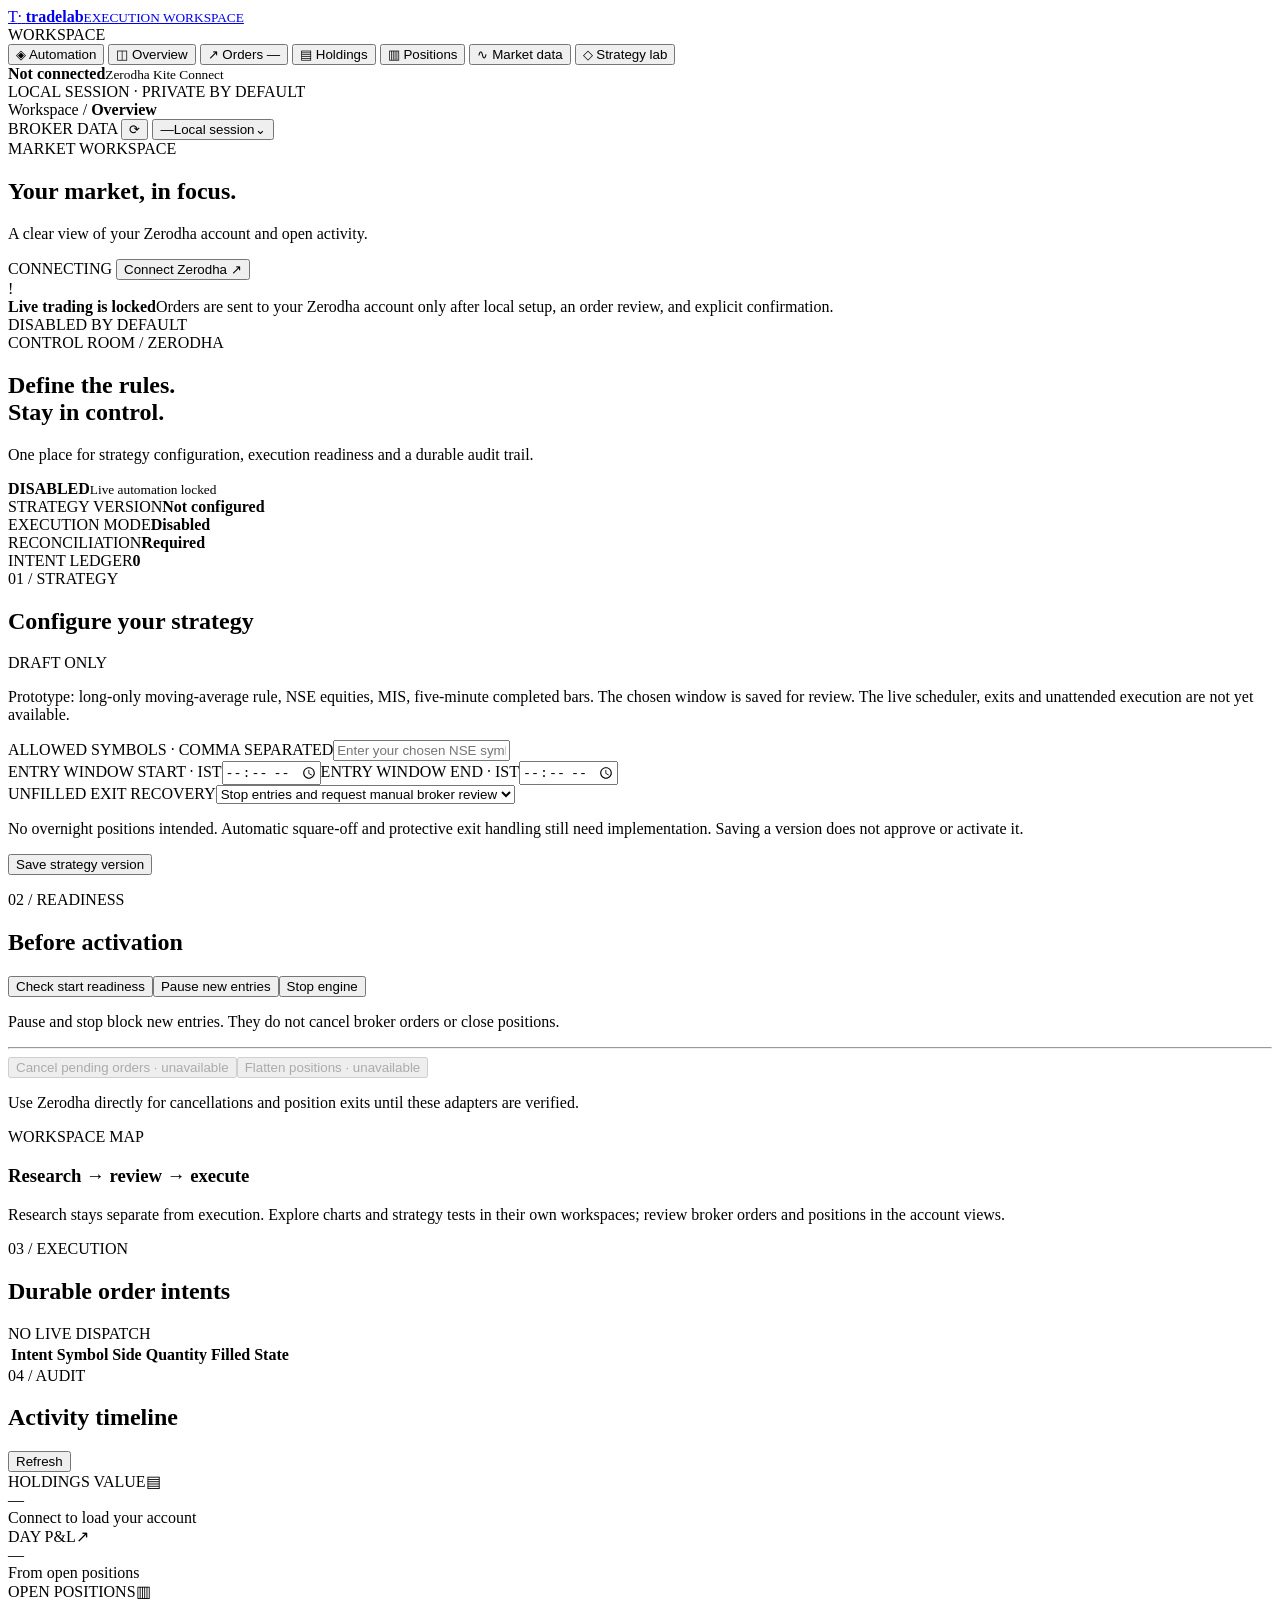
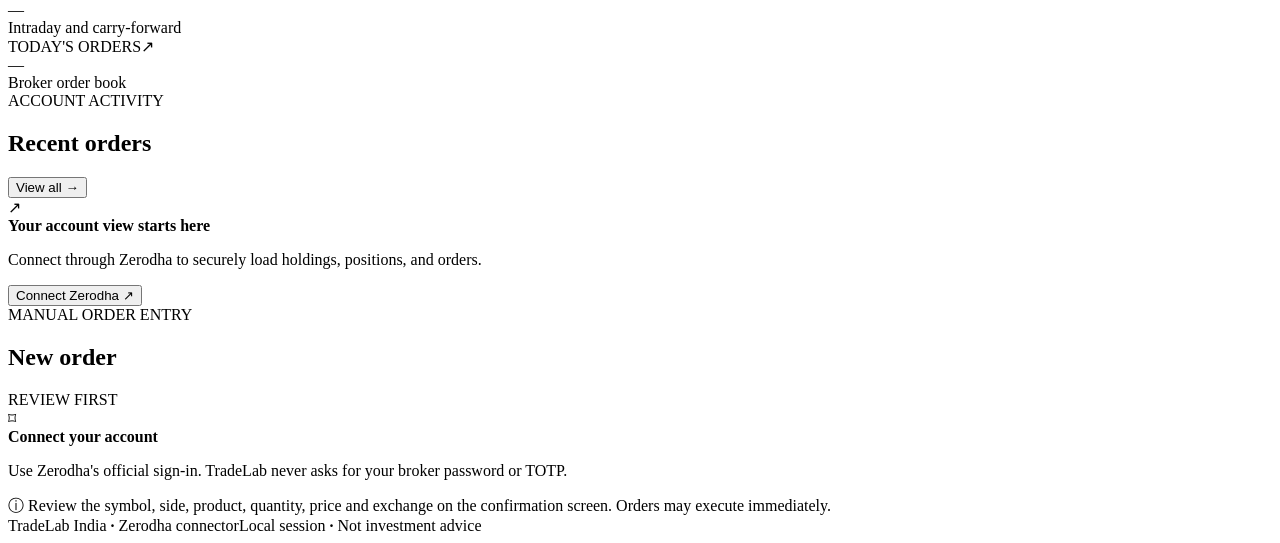
==== web/index.html @ 18e6542f "Add automation control room and durable mock execution coordinator" ====
<!doctype html>
<html lang="en">
<head>
  <meta charset="utf-8">
  <meta name="viewport" content="width=device-width, initial-scale=1">
  <meta name="csrf-token" content="__CSRF_TOKEN__">
  <meta name="theme-color" content="#10130f">
  <title>TradeLab — Automation control room</title>
  <link rel="stylesheet" href="/styles.css">
  <script src="/app.js" defer></script>
  <script src="/market.js" defer></script>
  <script src="/automation.js" defer></script>
</head>
<body>
  <div class="app-shell">
    <aside class="sidebar">
      <a class="brand" href="/" aria-label="TradeLab India home">
        <span class="brand-mark">T<span>·</span></span>
        <span><strong>tradelab</strong><small>EXECUTION WORKSPACE</small></span>
      </a>
      <div class="side-label">WORKSPACE</div>
      <nav class="side-nav" aria-label="Main navigation">
        <button class="nav-item active" data-view="automation"><span class="nav-icon">◈</span> Automation</button>
        <button class="nav-item" data-view="overview"><span class="nav-icon">◫</span> Overview</button>
        <button class="nav-item" data-view="orders"><span class="nav-icon">↗</span> Orders <span class="nav-count" id="order-count">—</span></button>
        <button class="nav-item" data-view="holdings"><span class="nav-icon">▤</span> Holdings</button>
        <button class="nav-item" data-view="positions"><span class="nav-icon">▥</span> Positions</button>
        <button class="nav-item" data-view="market"><span class="nav-icon">∿</span> Market data</button>
        <button class="nav-item" data-view="research"><span class="nav-icon">◇</span> Strategy lab</button>
      </nav>
      <div class="sidebar-bottom">
        <div class="connection-card">
          <span class="connection-dot" id="side-dot"></span>
          <div><strong id="side-connection">Not connected</strong><small>Zerodha Kite Connect</small></div>
        </div>
        <div class="side-footer">LOCAL SESSION <span>·</span> PRIVATE BY DEFAULT</div>
      </div>
    </aside>

    <main class="main-content">
      <header class="topbar">
        <div class="crumb">Workspace <span>/</span> <strong id="crumb-view">Overview</strong></div>
        <div class="top-actions">
          <span class="live-indicator"><i></i> BROKER DATA</span>
          <button class="icon-button" id="refresh-button" title="Refresh data" aria-label="Refresh data">⟳</button>
          <button class="account-button" id="account-button"><span class="avatar" id="avatar">—</span><span id="account-name">Local session</span><span class="chevron">⌄</span></button>
        </div>
      </header>

      <div class="content-wrap">
        <section class="page-heading">
          <div><div class="eyebrow" id="today-label">MARKET WORKSPACE</div><h1 id="page-title">Your market, in focus.</h1><p id="page-subtitle">A clear view of your Zerodha account and open activity.</p></div>
          <div class="heading-actions">
            <span class="mode-pill" id="mode-pill"><i></i> CONNECTING</span>
            <button class="button button-dark" id="connect-button">Connect Zerodha <span>↗</span></button>
          </div>
        </section>

        <div class="notice" id="notice" role="status" hidden></div>
        <div class="risk-banner" id="risk-banner"><span class="risk-icon">!</span><div><strong>Live trading is locked</strong><span>Orders are sent to your Zerodha account only after local setup, an order review, and explicit confirmation.</span></div><span class="lock-tag">DISABLED BY DEFAULT</span></div>

        <section id="automation-workspace">
<div class="auto-hero"><div><span class="eyebrow">CONTROL ROOM / ZERODHA</span><h2>Define the rules.<br>Stay in control.</h2><p>One place for strategy configuration, execution readiness and a durable audit trail.</p></div><div class="engine-badge"><span class="pulse-ring"></span><strong id="engine-state">DISABLED</strong><small>Live automation locked</small></div></div>
<div class="auto-metrics"><article><span>STRATEGY VERSION</span><strong id="auto-version">Not configured</strong></article><article><span>EXECUTION MODE</span><strong>Disabled</strong></article><article><span>RECONCILIATION</span><strong id="auto-reconciled">Required</strong></article><article><span>INTENT LEDGER</span><strong id="auto-count">0</strong></article></div>
<div class="automation-grid"><section class="panel"><div class="panel-heading"><div><div class="eyebrow">01 / STRATEGY</div><h2>Configure your strategy</h2></div><span class="manual-tag">DRAFT ONLY</span></div>
<form id="auto-config" class="market-form"><p class="market-status">Prototype: long-only moving-average rule, NSE equities, MIS, five-minute completed bars. The chosen window is saved for review. The live scheduler, exits and unattended execution are not yet available.</p>
<label class="field"><span>ALLOWED SYMBOLS · COMMA SEPARATED</span><input name="symbols" placeholder="Enter your chosen NSE symbols" required></label>
<div class="research-grid" id="auto-fields"></div>
<div class="field-row"><label class="field"><span>ENTRY WINDOW START · IST</span><input type="time" name="start" required></label><label class="field"><span>ENTRY WINDOW END · IST</span><input type="time" name="end" required></label></div>
<label class="field"><span>UNFILLED EXIT RECOVERY</span><select name="exitPolicy"><option value="manual-review">Stop entries and request manual broker review</option></select></label>
<p class="market-status">No overnight positions intended. Automatic square-off and protective exit handling still need implementation. Saving a version does not approve or activate it.</p>
<button class="button button-primary" type="submit">Save strategy version</button><p id="auto-message" role="status" class="market-status"></p></form></section>
<aside><section class="panel"><div class="panel-heading"><div><div class="eyebrow">02 / READINESS</div><h2>Before activation</h2></div></div><div class="market-form"><ul id="auto-blockers"></ul><div class="auto-controls"><button class="button button-primary" id="auto-start">Check start readiness</button><button class="button button-outline" id="auto-pause">Pause new entries</button><button class="button button-danger" id="auto-stop">Stop engine</button></div><p class="market-status">Pause and stop block new entries. They do not cancel broker orders or close positions.</p><hr><button class="button button-outline" disabled title="Broker cancellation adapter is not implemented">Cancel pending orders · unavailable</button><button class="button button-danger" disabled title="Position reconciliation and confirmed exit adapter are not implemented">Flatten positions · unavailable</button><p class="market-status">Use Zerodha directly for cancellations and position exits until these adapters are verified.</p></div></section>
<section class="panel auto-note"><div class="eyebrow">WORKSPACE MAP</div><h3>Research → review → execute</h3><p>Research stays separate from execution. Explore charts and strategy tests in their own workspaces; review broker orders and positions in the account views.</p></section></aside></div>
<section class="panel"><div class="panel-heading"><div><div class="eyebrow">03 / EXECUTION</div><h2>Durable order intents</h2></div><span class="manual-tag">NO LIVE DISPATCH</span></div><div class="table-wrap"><table><thead><tr><th>Intent</th><th>Symbol</th><th>Side</th><th>Quantity</th><th>Filled</th><th>State</th></tr></thead><tbody id="auto-intents"></tbody></table></div></section>
<section class="panel"><div class="panel-heading"><div><div class="eyebrow">04 / AUDIT</div><h2>Activity timeline</h2></div><button class="text-button" id="auto-refresh">Refresh</button></div><div id="auto-events" class="audit-list"></div></section>
</section>
<section class="stat-grid" aria-label="Account summary">
          <article class="stat-card"><div class="stat-top"><span>HOLDINGS VALUE</span><span class="stat-icon">▤</span></div><div class="stat-value" id="holdings-value">—</div><div class="stat-note" id="holdings-note">Connect to load your account</div></article>
          <article class="stat-card"><div class="stat-top"><span>DAY P&amp;L</span><span class="stat-icon">↗</span></div><div class="stat-value" id="day-pnl">—</div><div class="stat-note" id="pnl-note">From open positions</div></article>
          <article class="stat-card"><div class="stat-top"><span>OPEN POSITIONS</span><span class="stat-icon">▥</span></div><div class="stat-value" id="position-count">—</div><div class="stat-note">Intraday and carry-forward</div></article>
          <article class="stat-card"><div class="stat-top"><span>TODAY'S ORDERS</span><span class="stat-icon">↗</span></div><div class="stat-value" id="orders-total">—</div><div class="stat-note" id="orders-note">Broker order book</div></article>
        </section>

        <section class="main-grid">
          <div class="panel activity-panel" id="activity-panel">
            <div class="panel-heading"><div><div class="eyebrow">ACCOUNT ACTIVITY</div><h2 id="table-title">Recent orders</h2></div><button class="text-button" data-view="orders">View all <span>→</span></button></div>
            <div class="table-wrap"><table><thead id="table-head"></thead><tbody id="table-body"></tbody></table><div class="empty-state" id="empty-state"><div class="empty-mark">↗</div><strong>Your account view starts here</strong><p>Connect through Zerodha to securely load holdings, positions, and orders.</p><button class="button button-outline" data-connect>Connect Zerodha <span>↗</span></button></div></div>
          </div>

          <aside class="panel order-panel">
            <div class="panel-heading order-panel-heading"><div><div class="eyebrow">MANUAL ORDER ENTRY</div><h2>New order</h2></div><span class="manual-tag">REVIEW FIRST</span></div>
            <div class="order-lock" id="order-lock"><span class="lock-icon">⌑</span><div><strong>Connect your account</strong><p>Use Zerodha's official sign-in. TradeLab never asks for your broker password or TOTP.</p></div></div>
            <form id="order-form" class="order-form" hidden>
              <div class="field-row"><label class="field"><span>EXCHANGE</span><select name="exchange"><option>NSE</option><option>BSE</option><option>NFO</option><option>CDS</option><option>BCD</option><option>MCX</option></select></label><label class="field"><span>SYMBOL</span><input name="tradingsymbol" autocomplete="off" placeholder="e.g. INFY" maxlength="40" required></label></div>
              <div class="field-row"><label class="field"><span>TRANSACTION</span><select name="transaction_type"><option>BUY</option><option>SELL</option></select></label><label class="field"><span>QUANTITY</span><input name="quantity" type="number" min="1" max="1000000" value="1" required></label></div>
              <div class="field-row"><label class="field"><span>PRODUCT</span><select name="product"><option value="CNC">CNC · Delivery</option><option value="MIS">MIS · Intraday</option><option value="NRML">NRML · Carry forward</option></select></label><label class="field"><span>ORDER TYPE</span><select name="order_type" id="order-type"><option>MARKET</option><option>LIMIT</option><option>SL</option><option>SL-M</option></select></label></div>
              <div class="field-row" id="price-fields" hidden><label class="field" id="price-field"><span>LIMIT PRICE (₹)</span><input name="price" type="number" min="0.05" step="0.05" placeholder="0.00"></label><label class="field" id="trigger-field" hidden><span>TRIGGER PRICE (₹)</span><input name="trigger_price" type="number" min="0.05" step="0.05" placeholder="0.00"></label><label class="field" id="validity-field"><span>VALIDITY</span><select name="validity"><option>DAY</option><option>IOC</option></select></label></div>
              <div class="quote-line"><span>Order will be placed through your broker account.</span><button type="button" class="text-button" id="quote-button">Check LTP</button></div>
              <div class="quote-result" id="quote-result" hidden></div>
              <button class="button button-primary order-review" type="submit">Review order <span>→</span></button>
              <div class="confirmation" id="confirmation" hidden>
                <div class="confirm-summary" id="confirm-summary"></div>
                <label class="field confirm-field" id="confirm-field"><span>TYPE PLACE LIVE ORDER TO CONTINUE</span><input id="confirm-text" autocomplete="off" placeholder="PLACE LIVE ORDER"></label>
                <div class="confirm-lock" id="confirm-lock" hidden>Order review only. To enable live submission, set <code>TRADELAB_ENABLE_LIVE_ORDERS=true</code> in your local .env file and restart TradeLab.</div>
                <button class="button button-danger" id="place-order-button" type="button" disabled>Place live order <span>↗</span></button>
                <button class="text-button cancel-confirm" id="cancel-confirm" type="button">Cancel review</button>
              </div>
            </form>
            <div class="order-footnote"><span>ⓘ</span> Review the symbol, side, product, quantity, price and exchange on the confirmation screen. Orders may execute immediately.</div>
          </aside>
        </section>

        <section id="market-workspace" class="market-workspace" hidden>
          <div class="panel market-controls">
            <div class="panel-heading"><div><div class="eyebrow">KITE CONNECT · PRIVATE ACCOUNT USE</div><h2>Historical candles</h2></div><span class="manual-tag">NSE EQUITIES</span></div>
            <form id="history-form" class="market-form">
              <label class="field"><span>SEARCH CURRENT INSTRUMENTS</span><input id="instrument-search" placeholder="e.g. INFY" autocomplete="off" maxlength="40"></label>
              <button class="button button-outline" type="button" id="instrument-find">Search instruments</button>
              <div id="instrument-results" class="market-status" aria-live="polite"></div>
              <label class="field"><span>SYMBOLS, SEPARATED BY COMMAS · MAXIMUM 25</span><input id="history-symbols" value="RELIANCE,INFY,TCS,HDFCBANK,ICICIBANK" required></label>
              <div class="field-row"><label class="field"><span>FROM · INDIA TIME</span><input id="history-from" type="date" required></label><label class="field"><span>TO · INDIA TIME</span><input id="history-to" type="date" required></label></div>
              <label class="field"><span>CANDLE INTERVAL</span><select id="history-interval"><option value="day">Daily</option><option value="minute">1 minute</option><option value="3minute">3 minutes</option><option value="5minute">5 minutes</option><option value="10minute">10 minutes</option><option value="15minute">15 minutes</option><option value="30minute">30 minutes</option><option value="60minute">60 minutes</option></select></label>
              <div class="market-actions"><button type="button" class="text-button" id="daily-preset">5 years · daily</button><button type="button" class="text-button" id="intraday-preset">90 days · 5 minutes</button></div>
              <label class="storage-option"><input id="history-save" type="checkbox" disabled> Save CSV files to this computer</label>
              <p class="market-status" id="storage-note">Permanent storage requires confirmed data-storage rights. History can be viewed in memory. Market data is excluded from Git.</p>
              <div class="market-actions"><button type="submit" id="history-load" class="button button-primary">Load historical candles</button><button type="button" id="history-cancel" class="button button-outline" disabled>Cancel request</button></div>
            </form>
          </div>
          <div class="panel market-chart-panel">
            <div class="panel-heading"><div><div class="eyebrow">HISTORICAL DATA · NO PREDICTIONS</div><h2>Price history</h2></div><select id="history-chart-symbol" aria-label="Chart instrument"></select></div>
            <p id="history-status" class="market-status" role="status">Connect Zerodha, choose a date range, and load candles.</p>
            <div id="history-chart" class="chart-surface" role="img" aria-label="Historical price chart"><p>No historical data loaded.</p></div>
            <p id="history-chart-caption" class="market-status"></p>
            <div class="table-wrap market-table"><table><thead><tr><th>Date (IST)</th><th>Open</th><th>High</th><th>Low</th><th>Close</th><th>Volume</th></tr></thead><tbody id="history-rows"></tbody></table></div>
          </div>
          <div class="panel live-panel">
            <div class="panel-heading"><div><div class="eyebrow">BROKER WEBSOCKET · LATEST 1,000 TICKS</div><h2>Live price stream</h2></div><span id="stream-state" class="manual-tag">STOPPED</span></div>
            <div class="market-form"><div class="field-row"><label class="field"><span>NSE EQUITY SYMBOL</span><input id="stream-symbol" value="INFY" maxlength="40"></label><div class="market-actions"><button id="stream-start" class="button button-primary" type="button">Start stream</button><button id="stream-stop" class="button button-outline" type="button">Stop</button></div></div><p id="stream-info" class="market-status" role="status">No stream started. Prices appear only when the broker sends ticks.</p><div id="live-chart" class="chart-surface" role="img" aria-label="Live last traded price chart"><p>No live ticks received.</p></div><p class="market-status">Chart times are receipt times shown in India time. This is a last-price line, not an exchange tick archive. An idle tab's stream closes after 90 seconds.</p></div>
          </div>
        </section>
        <section id="research-workspace" hidden><div class="panel"><div class="panel-heading"><h2>Execution stress lab</h2></div><p class="market-status">24 deterministic synthetic scenarios and cost/delay variants. Illustrative settings only; no broker data or orders.</p><button id="stress-run" class="button button-secondary">Run synthetic stress tests</button><p id="stress-status" role="status" class="market-status"></p><div id="stress-results" class="table-wrap"></div></div>
<div class="panel"><div class="panel-heading"><h2>Stock research rankings</h2><span class="pill">UNVALIDATED BASELINE</span></div>
<p class="market-status">Load a historical request in Market data first. Rankings describe trailing price momentum in your selected universe, not future gains. No orders can be placed from this screen.</p>
<form id="ranking-form" class="market-form"><label class="field"><span>RESEARCH HORIZON</span><select id="ranking-horizon"><option value="swing">Swing · daily candles</option><option value="intraday">Intraday · five-minute candles</option><option value="long-term">Long term · evidence unavailable</option></select></label>
<p class="market-status">Uses the current time and completed bars only. Historical ranges ending more than seven days ago are rejected as stale for current daily rankings.</p>
<button class="button button-primary" type="submit">Evaluate research universe</button></form>
<p id="ranking-status" class="market-status" role="status">No evaluation run. Live automation disabled.</p>
<div id="ranking-results"></div><p id="ranking-limitations" class="market-status"></p>
<details><summary>Session experiment records</summary><p class="market-status">Up to 30 metadata records, including failures. Memory only; lost on page refresh. Contains hashes, not a market-data export.</p><pre id="ranking-records"></pre></details></div>

          <div class="notice">Synthetic educational example. No Kite prices, live orders, or evidence of profitability.</div>
          <div class="panel"><div class="panel-heading"><div><div class="eyebrow">REPRODUCIBLE RESEARCH · SEED 42</div><h2>Moving-average rule simulator</h2></div><span class="manual-tag">SYNTHETIC DATA</span></div>
          <form id="research-form" class="market-form"><div class="research-grid"><label class="field"><span>FAST WINDOW</span><input id="research-fast" type="number" min="2" max="99" value="10" required></label><label class="field"><span>SLOW WINDOW</span><input id="research-slow" type="number" min="3" max="100" value="30" required></label><label class="field"><span>FEES PER FILL · BASIS POINTS</span><input id="research-cost" type="number" min="0" max="100" step="0.1" value="10" required></label><label class="field"><span>SLIPPAGE · BASIS POINTS</span><input id="research-slip" type="number" min="0" max="100" step="0.1" value="5" required></label></div><p class="market-status">Illustrative rule: hold when the fast average exceeds the slow average; otherwise hold cash. Signals use completed bars and fill at the next bar's open. These settings are examples, not trade recommendations.</p><button class="button button-primary" type="submit">Run synthetic simulation</button><p id="research-result" class="market-status" role="status"></p><div id="research-chart" class="chart-surface" role="img" aria-label="Synthetic simulation equity chart"><p>No simulation run yet.</p></div><p id="research-assumptions" class="market-status"></p></form></div>
          <div class="panel strategy-status"><h2>Live automation: not configured</h2><p>Specify exact entry and exit rules, instruments, position sizing, daily loss limits, and shutdown behavior before a live strategy can be implemented. This research panel has no connection to the order API.</p></div>
        </section>
        <footer class="page-footer"><span>TradeLab India <b>·</b> Zerodha connector</span><span>Local session <b>·</b> Not investment advice</span></footer>
      </div>
    </main>
  </div>
  <div class="toast" id="toast" role="status" aria-live="polite"></div>
</body>
</html>
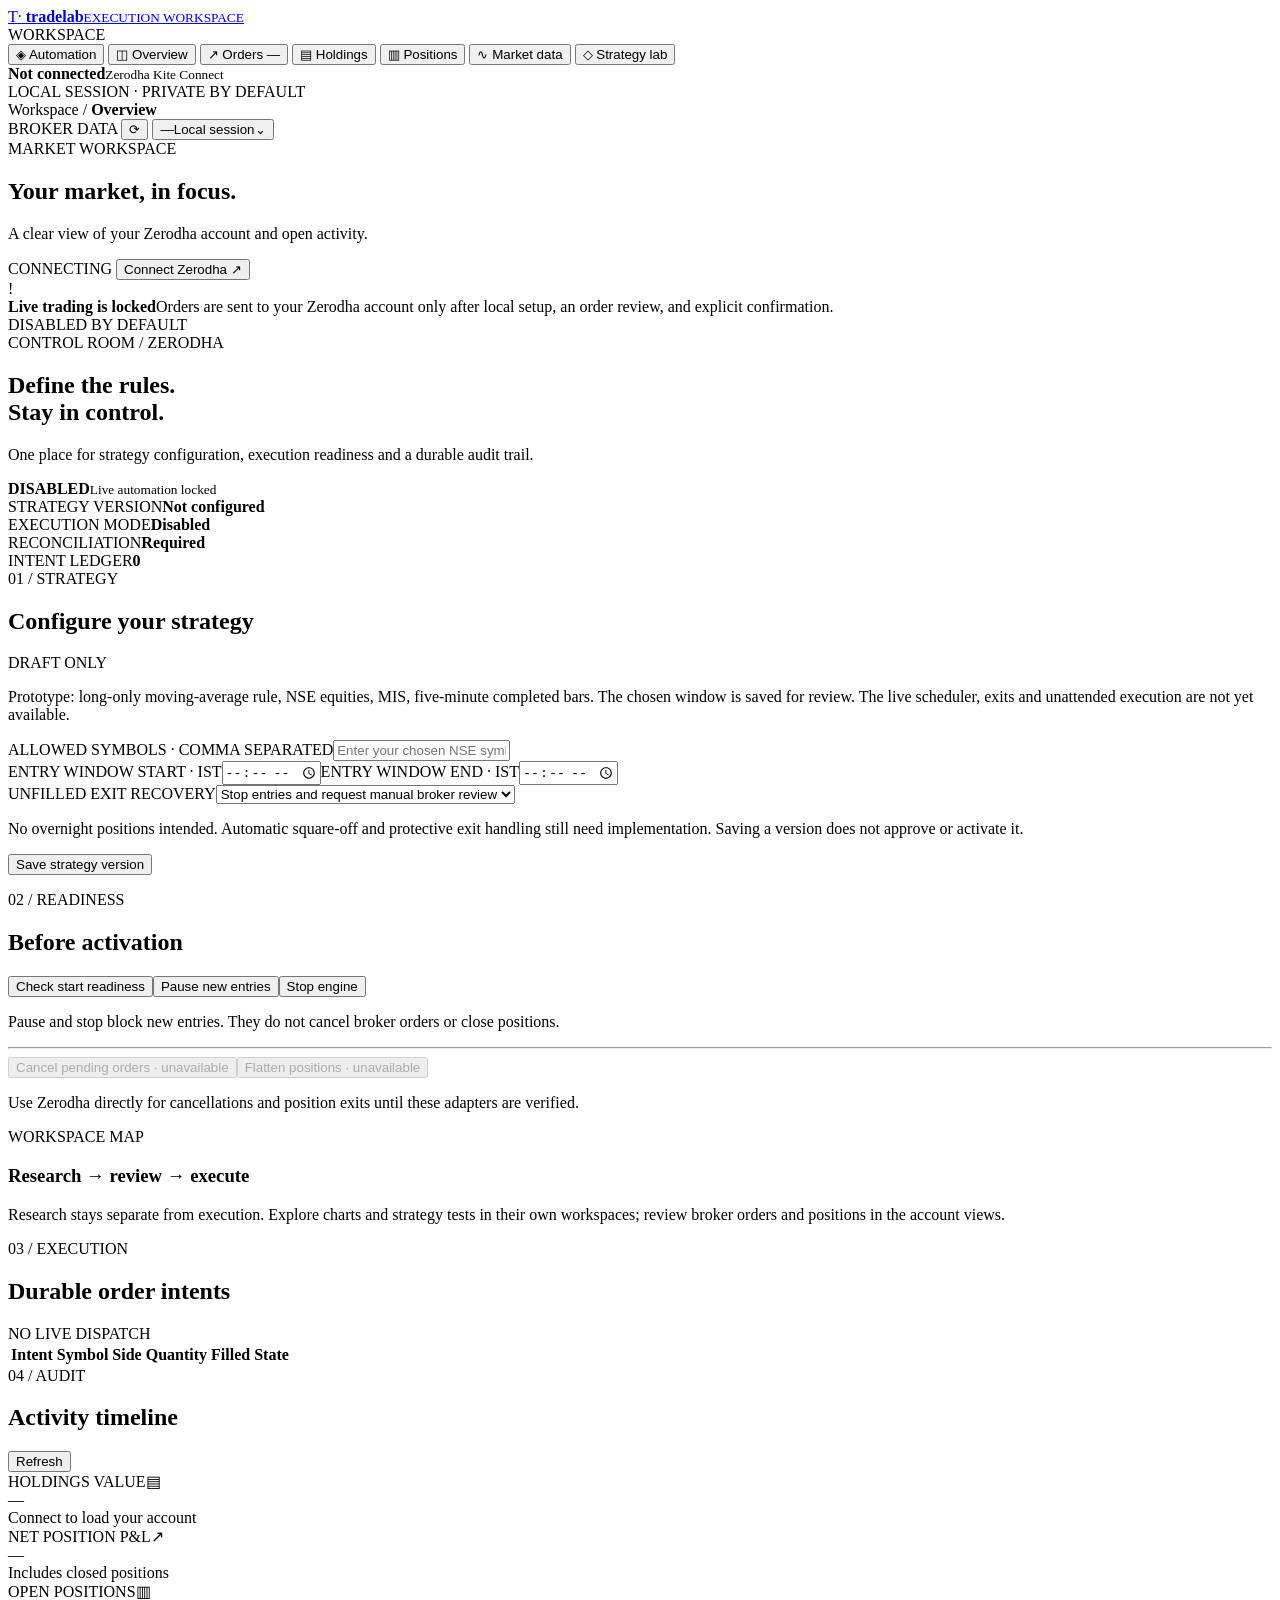
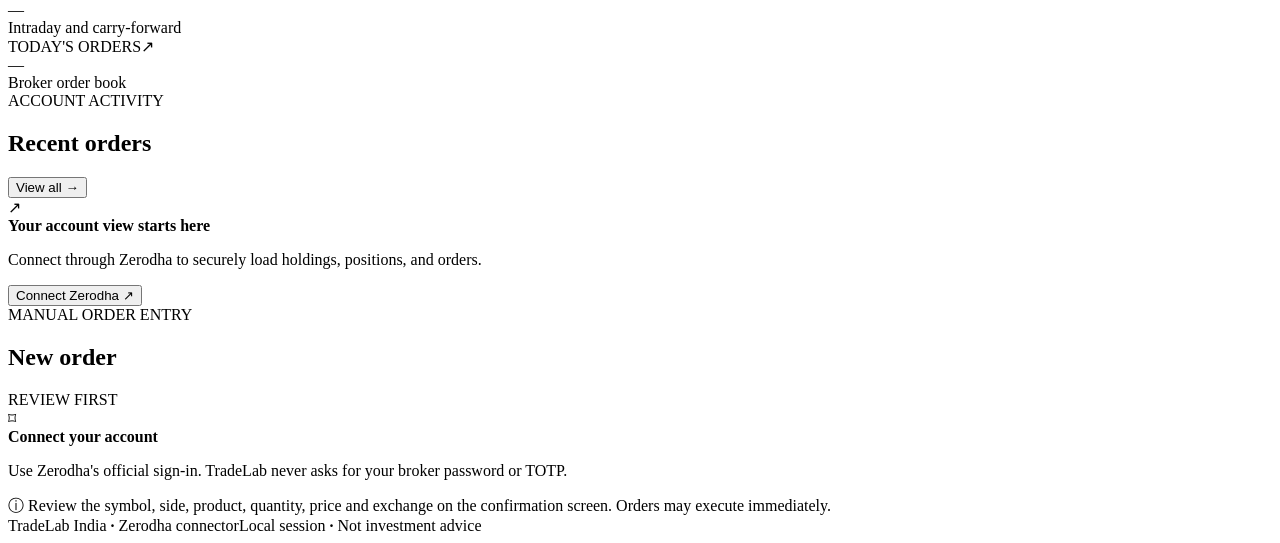
==== commit 7f611c13: "Fix account views and bind manual orders to expiring reviews" ====
--- a/web/index.html
+++ b/web/index.html
@@ -7,6 +7,7 @@
   <meta name="theme-color" content="#10130f">
   <title>TradeLab — Automation control room</title>
   <link rel="stylesheet" href="/styles.css">
+  <script src="/account.js" defer></script>
   <script src="/app.js" defer></script>
   <script src="/market.js" defer></script>
   <script src="/automation.js" defer></script>
@@ -43,7 +44,7 @@
         <div class="top-actions">
           <span class="live-indicator"><i></i> BROKER DATA</span>
           <button class="icon-button" id="refresh-button" title="Refresh data" aria-label="Refresh data">⟳</button>
-          <button class="account-button" id="account-button"><span class="avatar" id="avatar">—</span><span id="account-name">Local session</span><span class="chevron">⌄</span></button>
+          <button class="account-button" id="account-button" title="Disconnect Zerodha" aria-label="Disconnect Zerodha"><span class="avatar" id="avatar">—</span><span id="account-name">Local session</span><span class="chevron">⌄</span></button>
         </div>
       </header>
 
@@ -77,7 +78,7 @@
 </section>
 <section class="stat-grid" aria-label="Account summary">
           <article class="stat-card"><div class="stat-top"><span>HOLDINGS VALUE</span><span class="stat-icon">▤</span></div><div class="stat-value" id="holdings-value">—</div><div class="stat-note" id="holdings-note">Connect to load your account</div></article>
-          <article class="stat-card"><div class="stat-top"><span>DAY P&amp;L</span><span class="stat-icon">↗</span></div><div class="stat-value" id="day-pnl">—</div><div class="stat-note" id="pnl-note">From open positions</div></article>
+          <article class="stat-card"><div class="stat-top"><span>NET POSITION P&amp;L</span><span class="stat-icon">↗</span></div><div class="stat-value" id="day-pnl">—</div><div class="stat-note" id="pnl-note">Includes closed positions</div></article>
           <article class="stat-card"><div class="stat-top"><span>OPEN POSITIONS</span><span class="stat-icon">▥</span></div><div class="stat-value" id="position-count">—</div><div class="stat-note">Intraday and carry-forward</div></article>
           <article class="stat-card"><div class="stat-top"><span>TODAY'S ORDERS</span><span class="stat-icon">↗</span></div><div class="stat-value" id="orders-total">—</div><div class="stat-note" id="orders-note">Broker order book</div></article>
         </section>
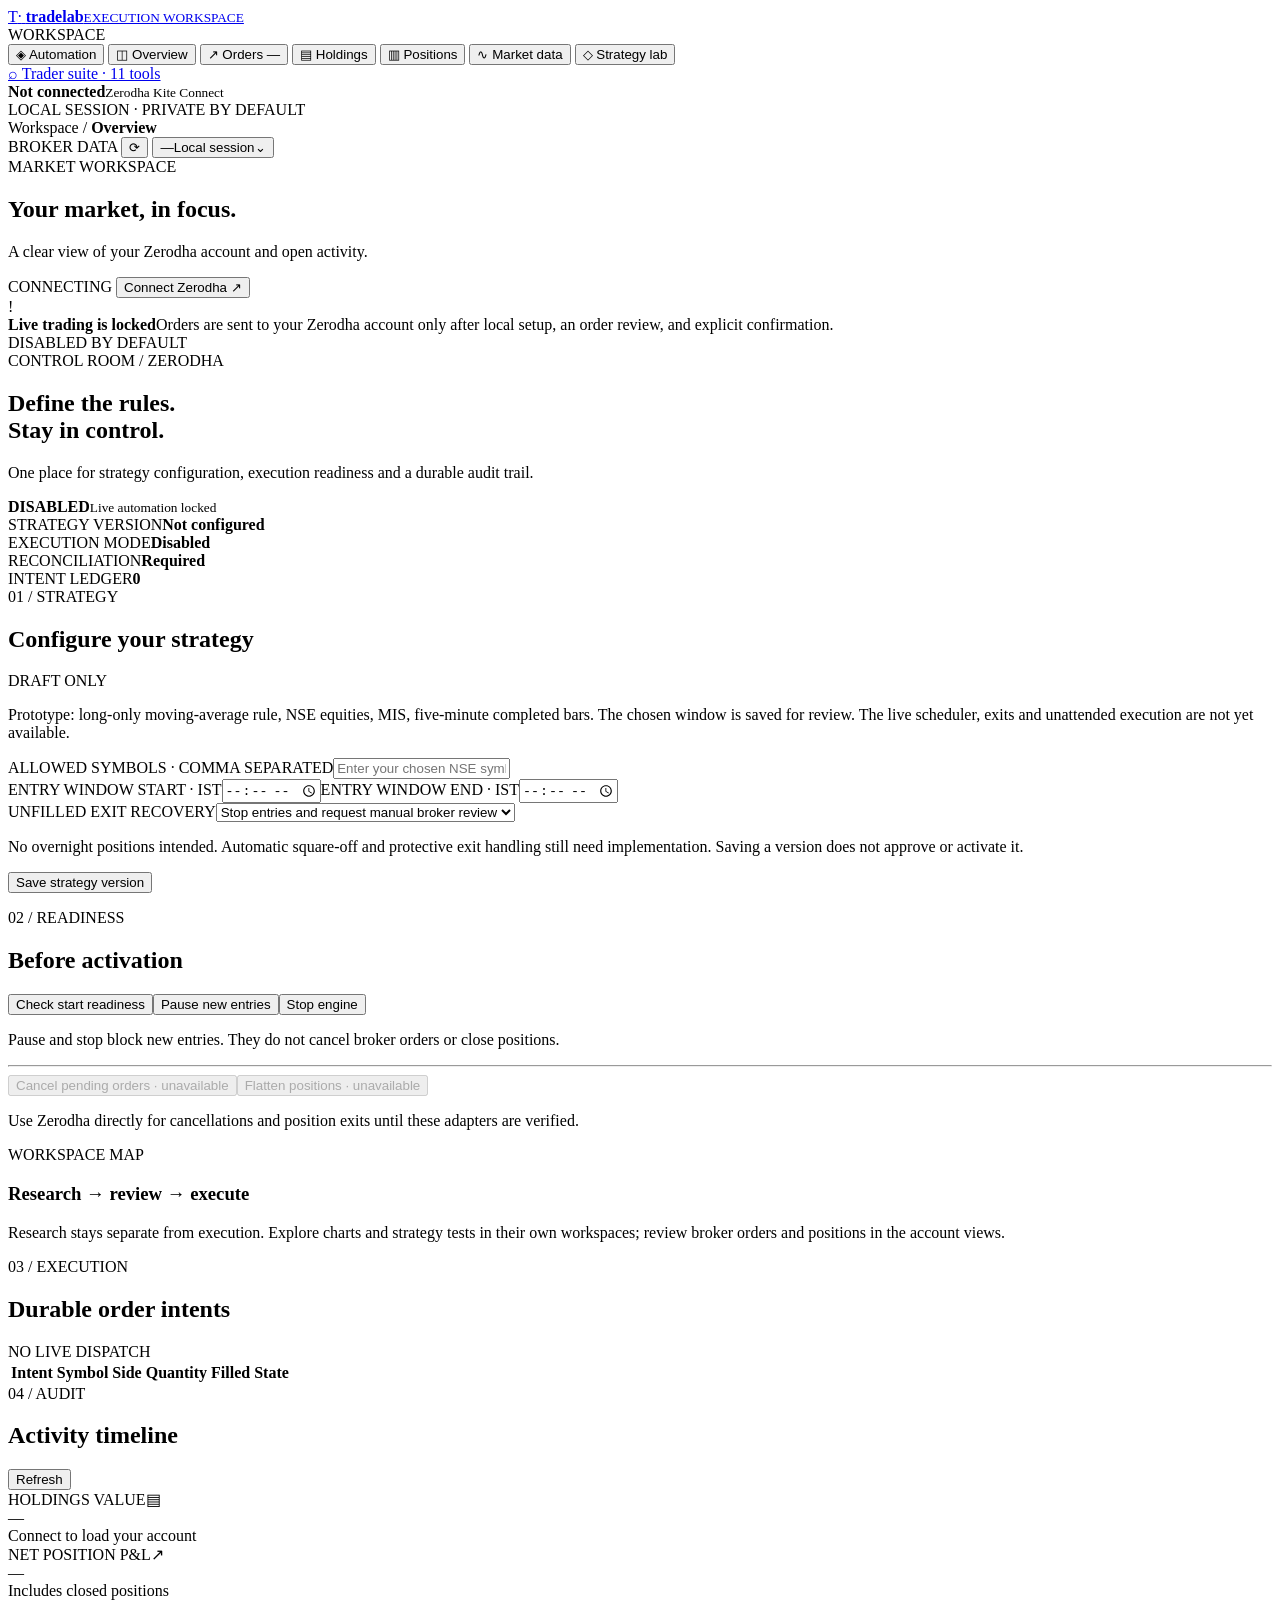
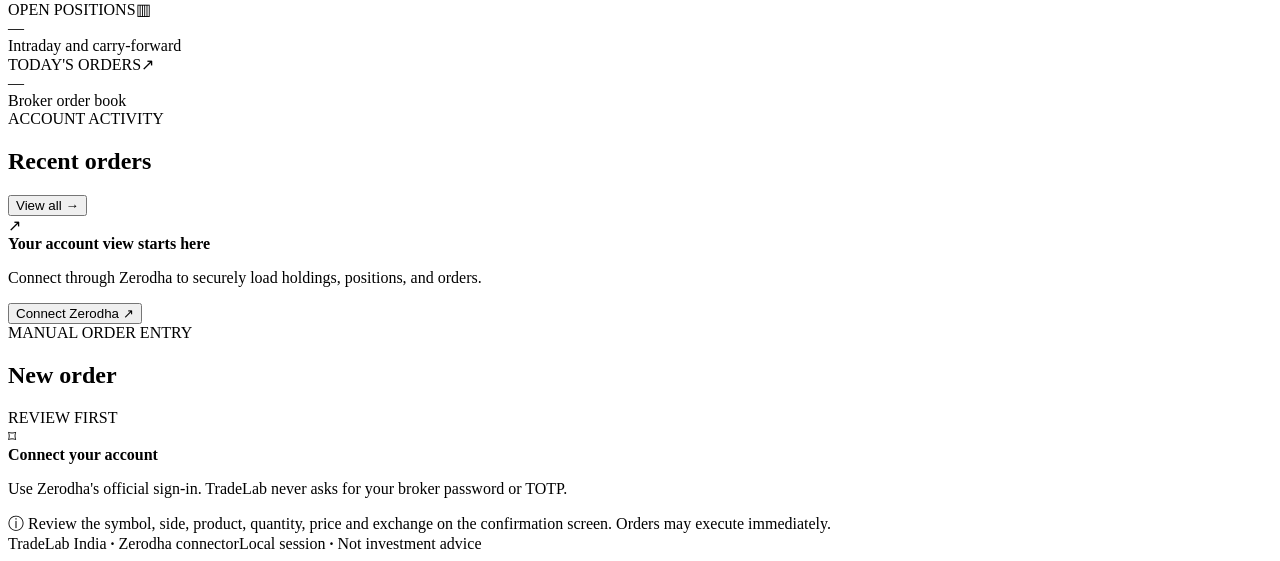
==== commit e79e31fd: "Add eleven import-first trader workspaces with approved paper orders" ====
--- a/web/index.html
+++ b/web/index.html
@@ -29,6 +29,7 @@
         <button class="nav-item" data-view="market"><span class="nav-icon">∿</span> Market data</button>
         <button class="nav-item" data-view="research"><span class="nav-icon">◇</span> Strategy lab</button>
       </nav>
+      <a class="nav-item" href="/trader-scanner"><span class="nav-icon">⌕</span> Trader suite · 11 tools</a>
       <div class="sidebar-bottom">
         <div class="connection-card">
           <span class="connection-dot" id="side-dot"></span>
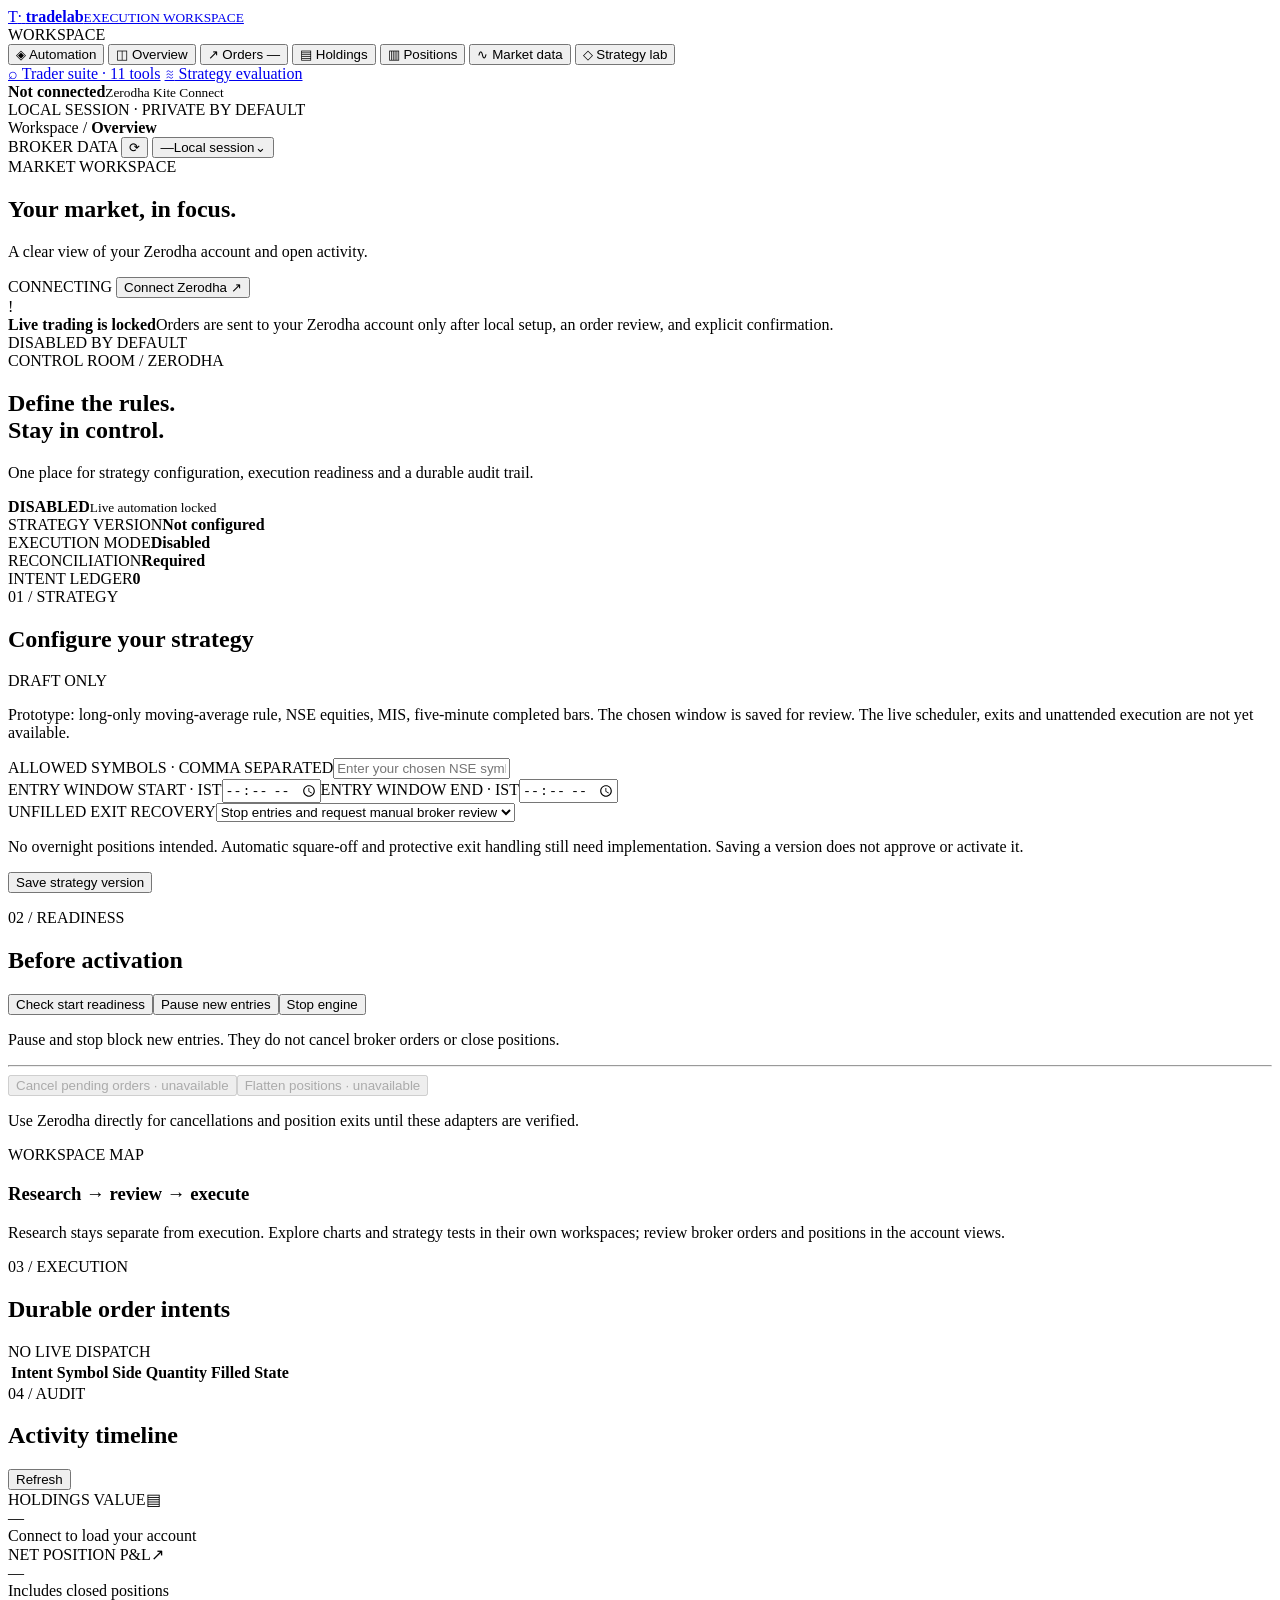
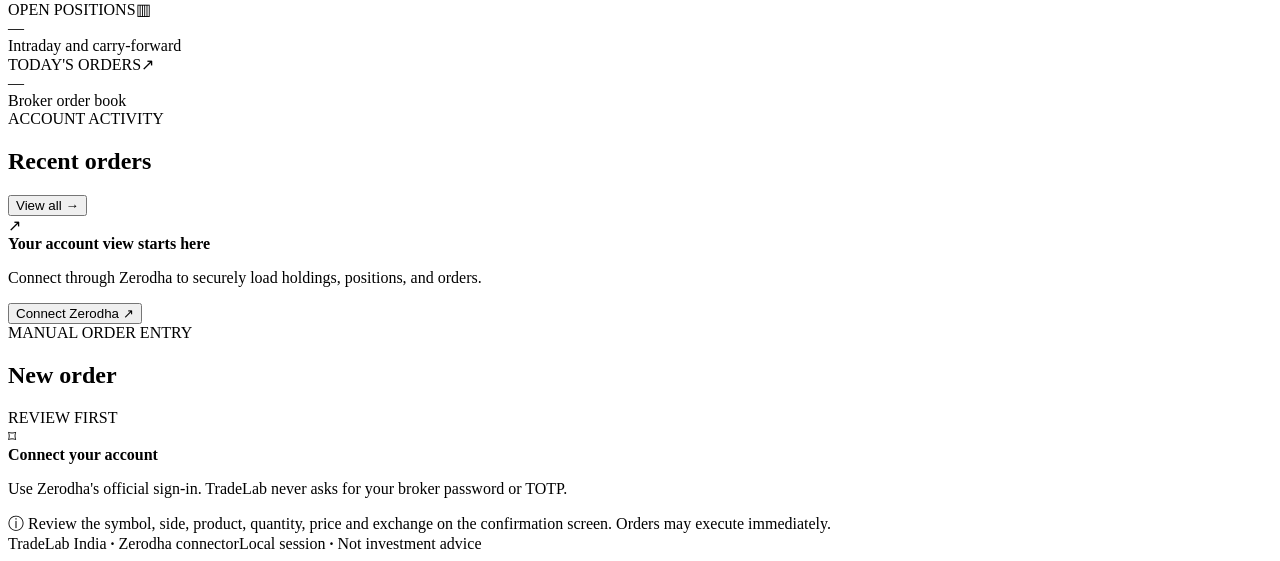
==== commit 8aaaddb8: "Add strategy evaluation and document TradeLab status and roadmap" ====
--- a/web/index.html
+++ b/web/index.html
@@ -30,6 +30,7 @@
         <button class="nav-item" data-view="research"><span class="nav-icon">◇</span> Strategy lab</button>
       </nav>
       <a class="nav-item" href="/trader-scanner"><span class="nav-icon">⌕</span> Trader suite · 11 tools</a>
+      <a class="nav-item" href="/trader-evaluate"><span class="nav-icon">≋</span> Strategy evaluation</a>
       <div class="sidebar-bottom">
         <div class="connection-card">
           <span class="connection-dot" id="side-dot"></span>
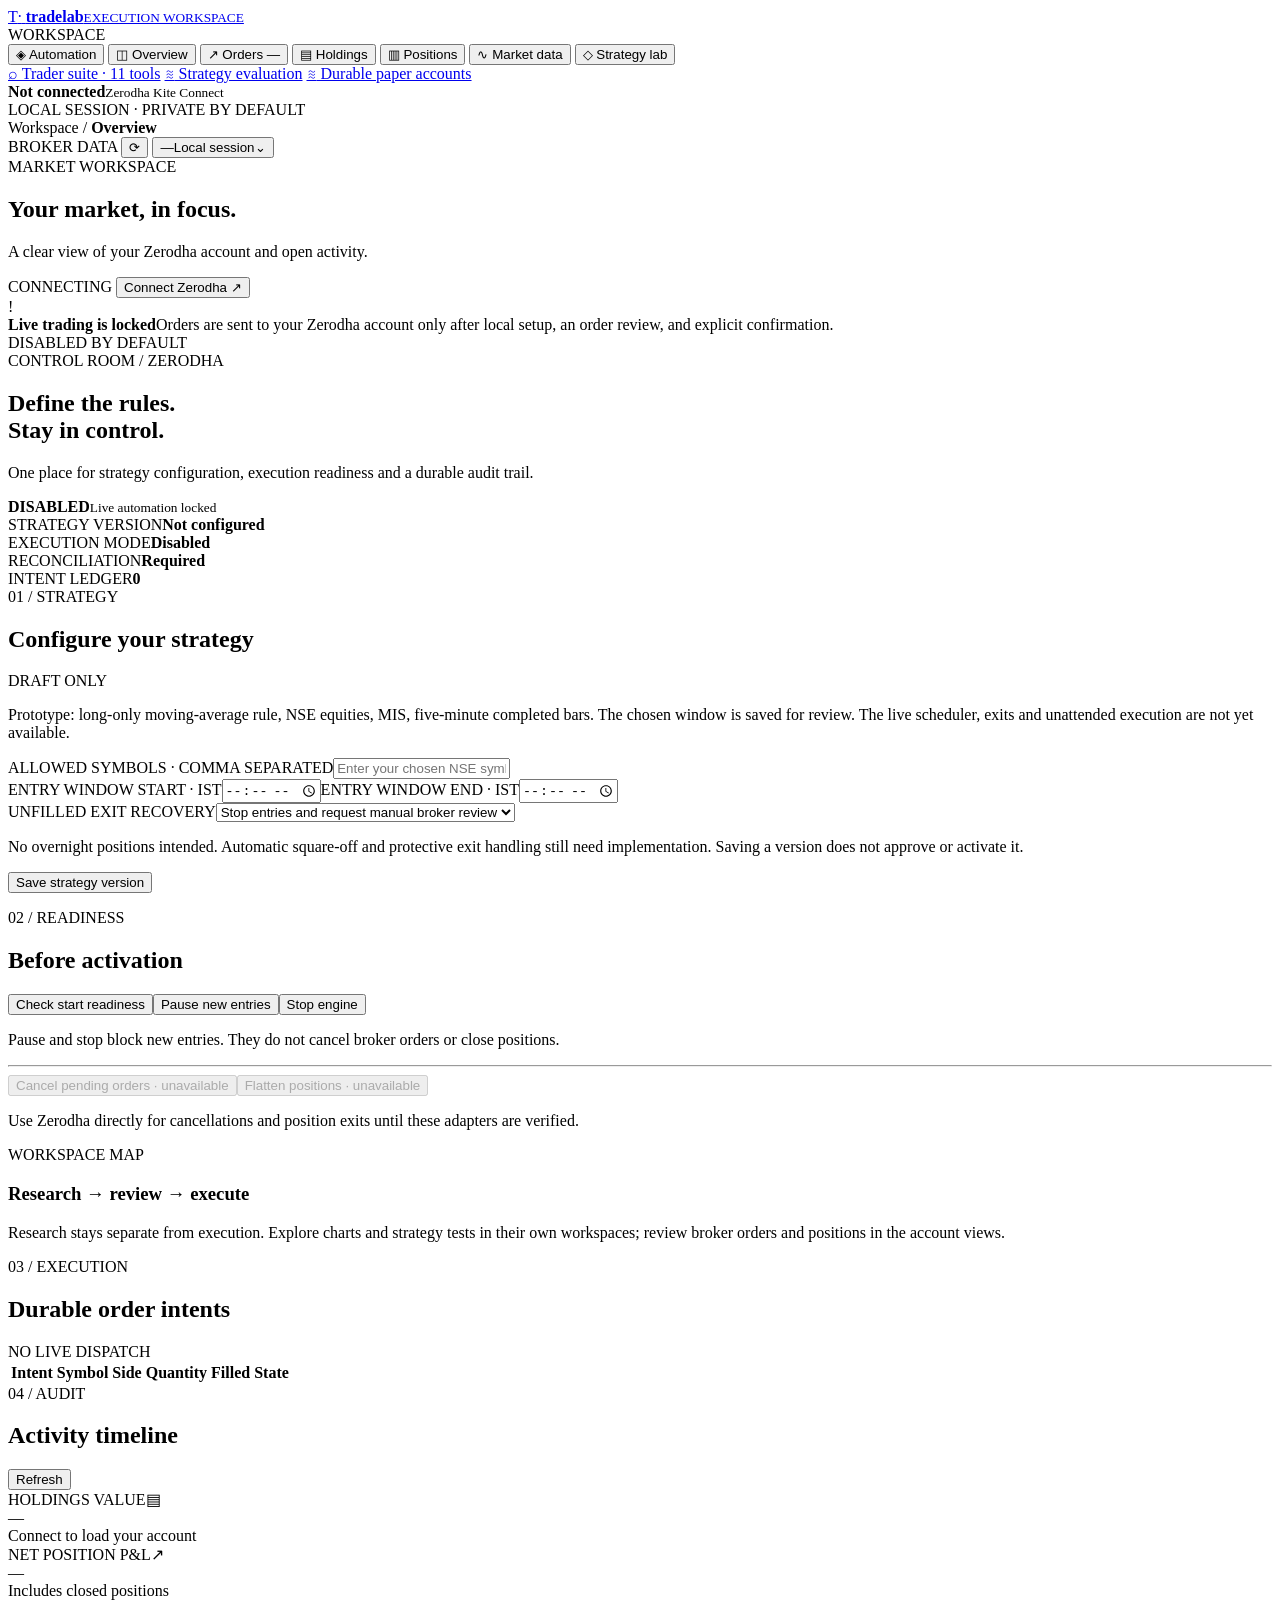
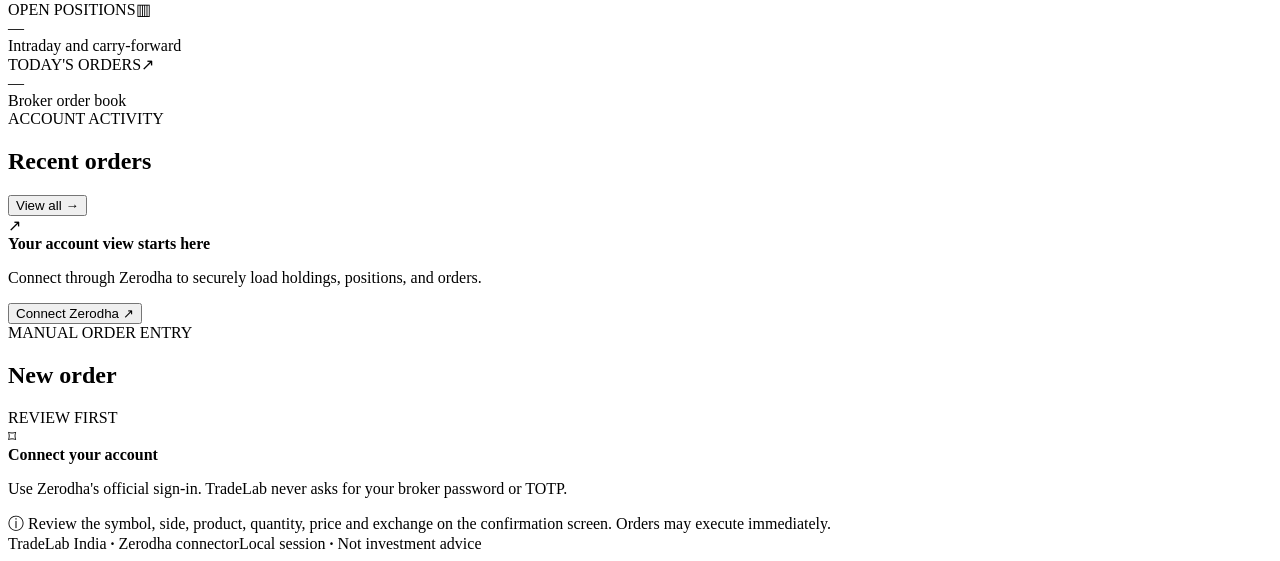
==== commit fea37c30: "Add paper trading accounts and strengthen order reconciliation" ====
--- a/web/index.html
+++ b/web/index.html
@@ -31,6 +31,7 @@
       </nav>
       <a class="nav-item" href="/trader-scanner"><span class="nav-icon">⌕</span> Trader suite · 11 tools</a>
       <a class="nav-item" href="/trader-evaluate"><span class="nav-icon">≋</span> Strategy evaluation</a>
+      <a class="nav-item" href="/trader-paper"><span class="nav-icon">≋</span> Durable paper accounts</a>
       <div class="sidebar-bottom">
         <div class="connection-card">
           <span class="connection-dot" id="side-dot"></span>
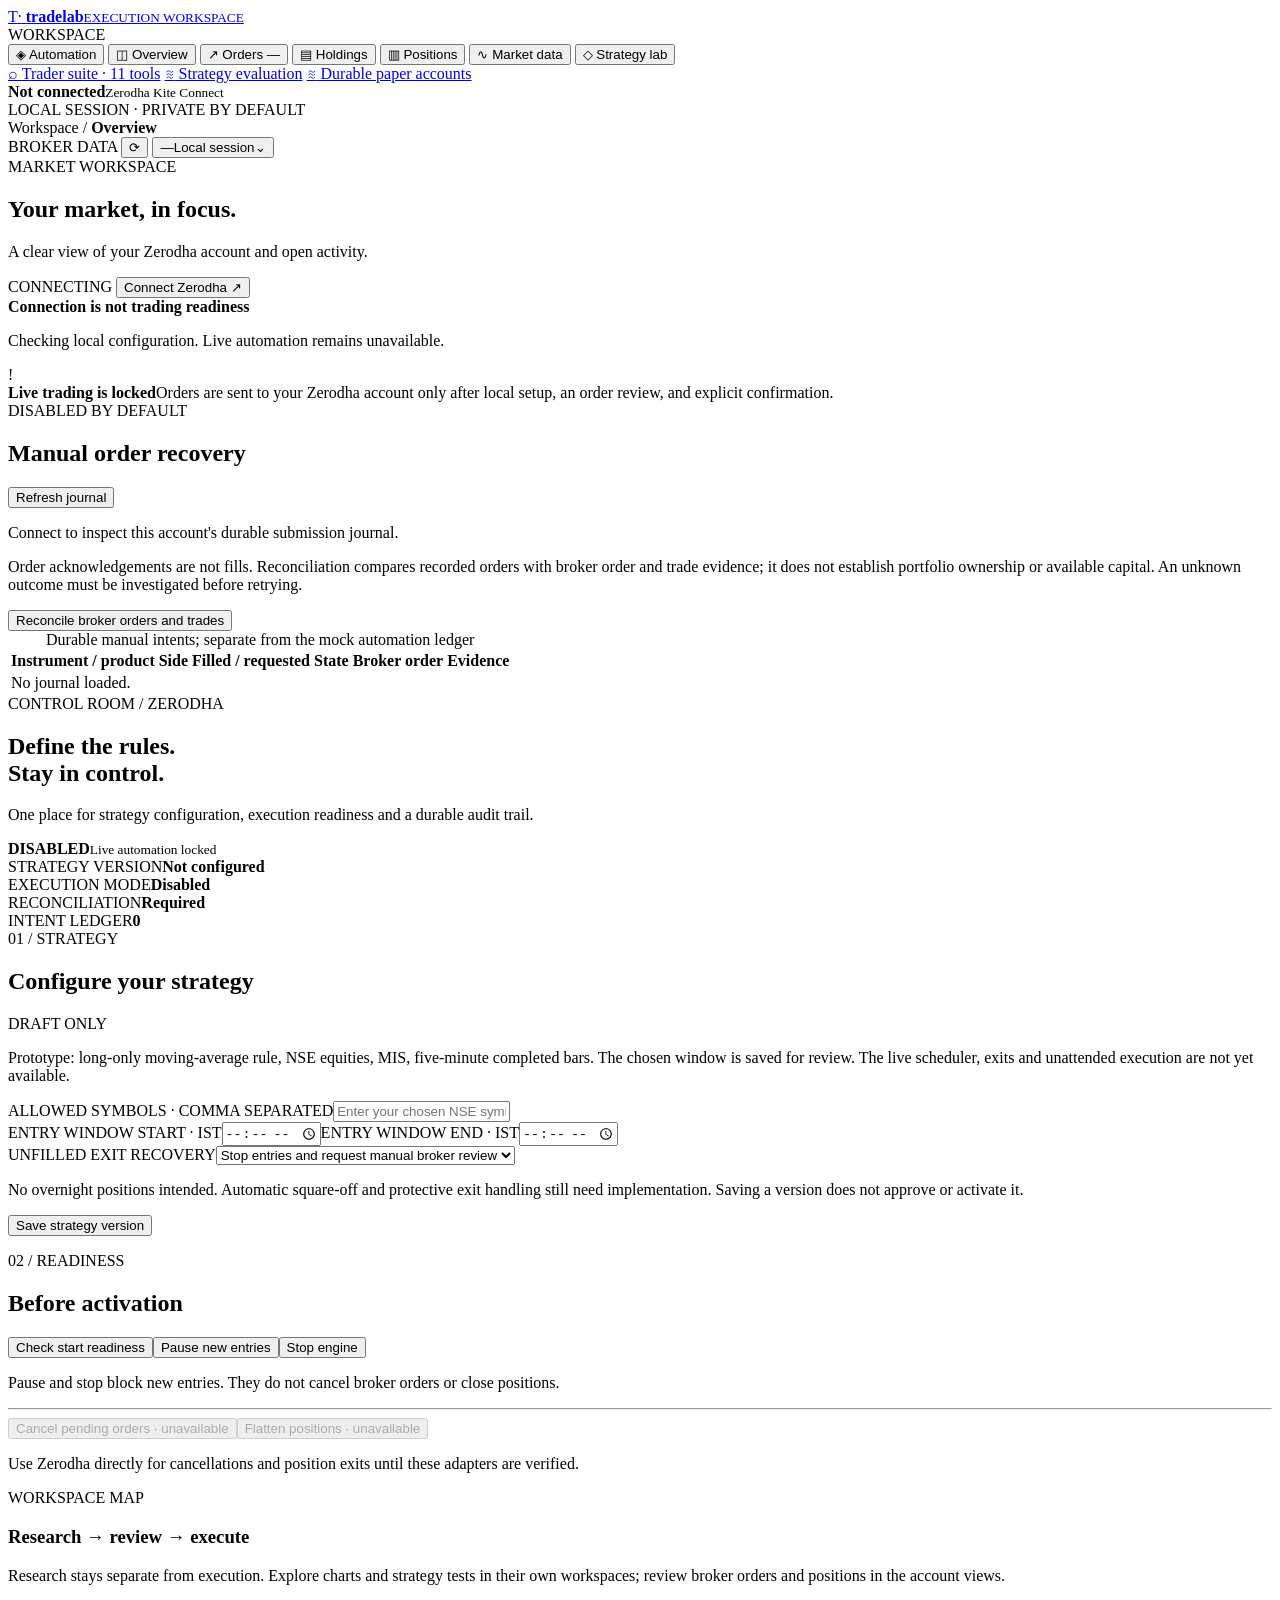
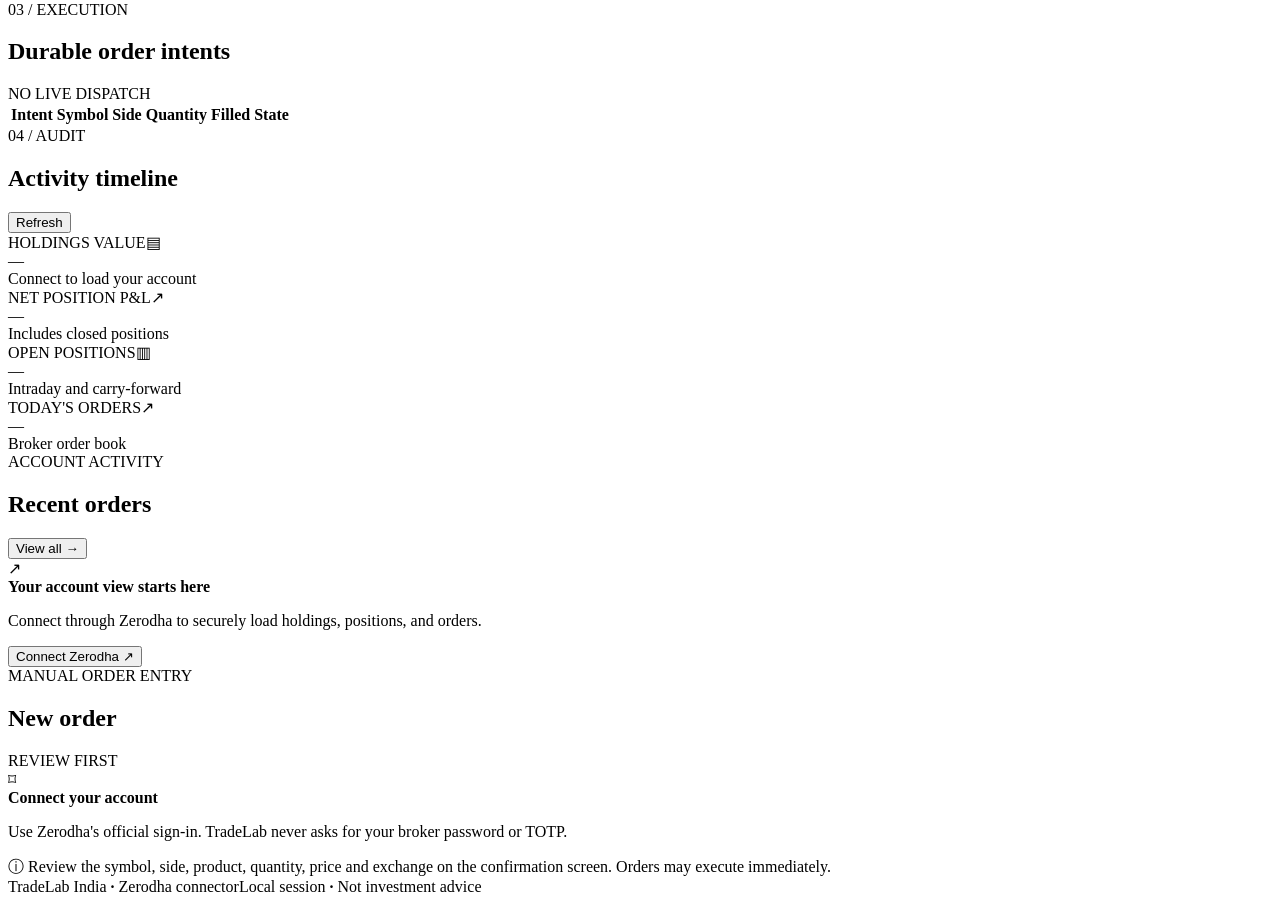
==== commit 245a2aa5: "feat: simplify portal and add risk-sized intraday paper trading" ====
--- a/web/index.html
+++ b/web/index.html
@@ -60,9 +60,15 @@
           </div>
         </section>
 
+        <section class="notice" aria-label="Connection and trading readiness"><strong>Connection is not trading readiness</strong><p id="readiness-status" role="status">Checking local configuration. Live automation remains unavailable.</p></section>
         <div class="notice" id="notice" role="status" hidden></div>
         <div class="risk-banner" id="risk-banner"><span class="risk-icon">!</span><div><strong>Live trading is locked</strong><span>Orders are sent to your Zerodha account only after local setup, an order review, and explicit confirmation.</span></div><span class="lock-tag">DISABLED BY DEFAULT</span></div>
 
+        <section class="panel" aria-labelledby="execution-title">
+          <div class="panel-heading"><h2 id="execution-title">Manual order recovery</h2><button class="text-button" id="execution-refresh" type="button">Refresh journal</button></div>
+          <div class="market-form"><p id="execution-status" role="status">Connect to inspect this account's durable submission journal.</p><p>Order acknowledgements are not fills. Reconciliation compares recorded orders with broker order and trade evidence; it does not establish portfolio ownership or available capital. An unknown outcome must be investigated before retrying.</p><button class="button button-outline" id="execution-reconcile" type="button">Reconcile broker orders and trades</button></div>
+          <div class="table-wrap"><table><caption>Durable manual intents; separate from the mock automation ledger</caption><thead><tr><th>Instrument / product</th><th>Side</th><th>Filled / requested</th><th>State</th><th>Broker order</th><th>Evidence</th></tr></thead><tbody id="execution-rows"><tr><td colspan="6">No journal loaded.</td></tr></tbody></table></div>
+        </section>
         <section id="automation-workspace">
 <div class="auto-hero"><div><span class="eyebrow">CONTROL ROOM / ZERODHA</span><h2>Define the rules.<br>Stay in control.</h2><p>One place for strategy configuration, execution readiness and a durable audit trail.</p></div><div class="engine-badge"><span class="pulse-ring"></span><strong id="engine-state">DISABLED</strong><small>Live automation locked</small></div></div>
 <div class="auto-metrics"><article><span>STRATEGY VERSION</span><strong id="auto-version">Not configured</strong></article><article><span>EXECUTION MODE</span><strong>Disabled</strong></article><article><span>RECONCILIATION</span><strong id="auto-reconciled">Required</strong></article><article><span>INTENT LEDGER</span><strong id="auto-count">0</strong></article></div>
@@ -106,7 +112,7 @@
               <div class="confirmation" id="confirmation" hidden>
                 <div class="confirm-summary" id="confirm-summary"></div>
                 <label class="field confirm-field" id="confirm-field"><span>TYPE PLACE LIVE ORDER TO CONTINUE</span><input id="confirm-text" autocomplete="off" placeholder="PLACE LIVE ORDER"></label>
-                <div class="confirm-lock" id="confirm-lock" hidden>Order review only. To enable live submission, set <code>TRADELAB_ENABLE_LIVE_ORDERS=true</code> in your local .env file and restart TradeLab.</div>
+                <div class="confirm-lock" id="confirm-lock" hidden>Order review only. Live submission requires verified execution readiness and explicit enablement. A configured API key or environment switch alone is insufficient.</div>
                 <button class="button button-danger" id="place-order-button" type="button" disabled>Place live order <span>↗</span></button>
                 <button class="text-button cancel-confirm" id="cancel-confirm" type="button">Cancel review</button>
               </div>
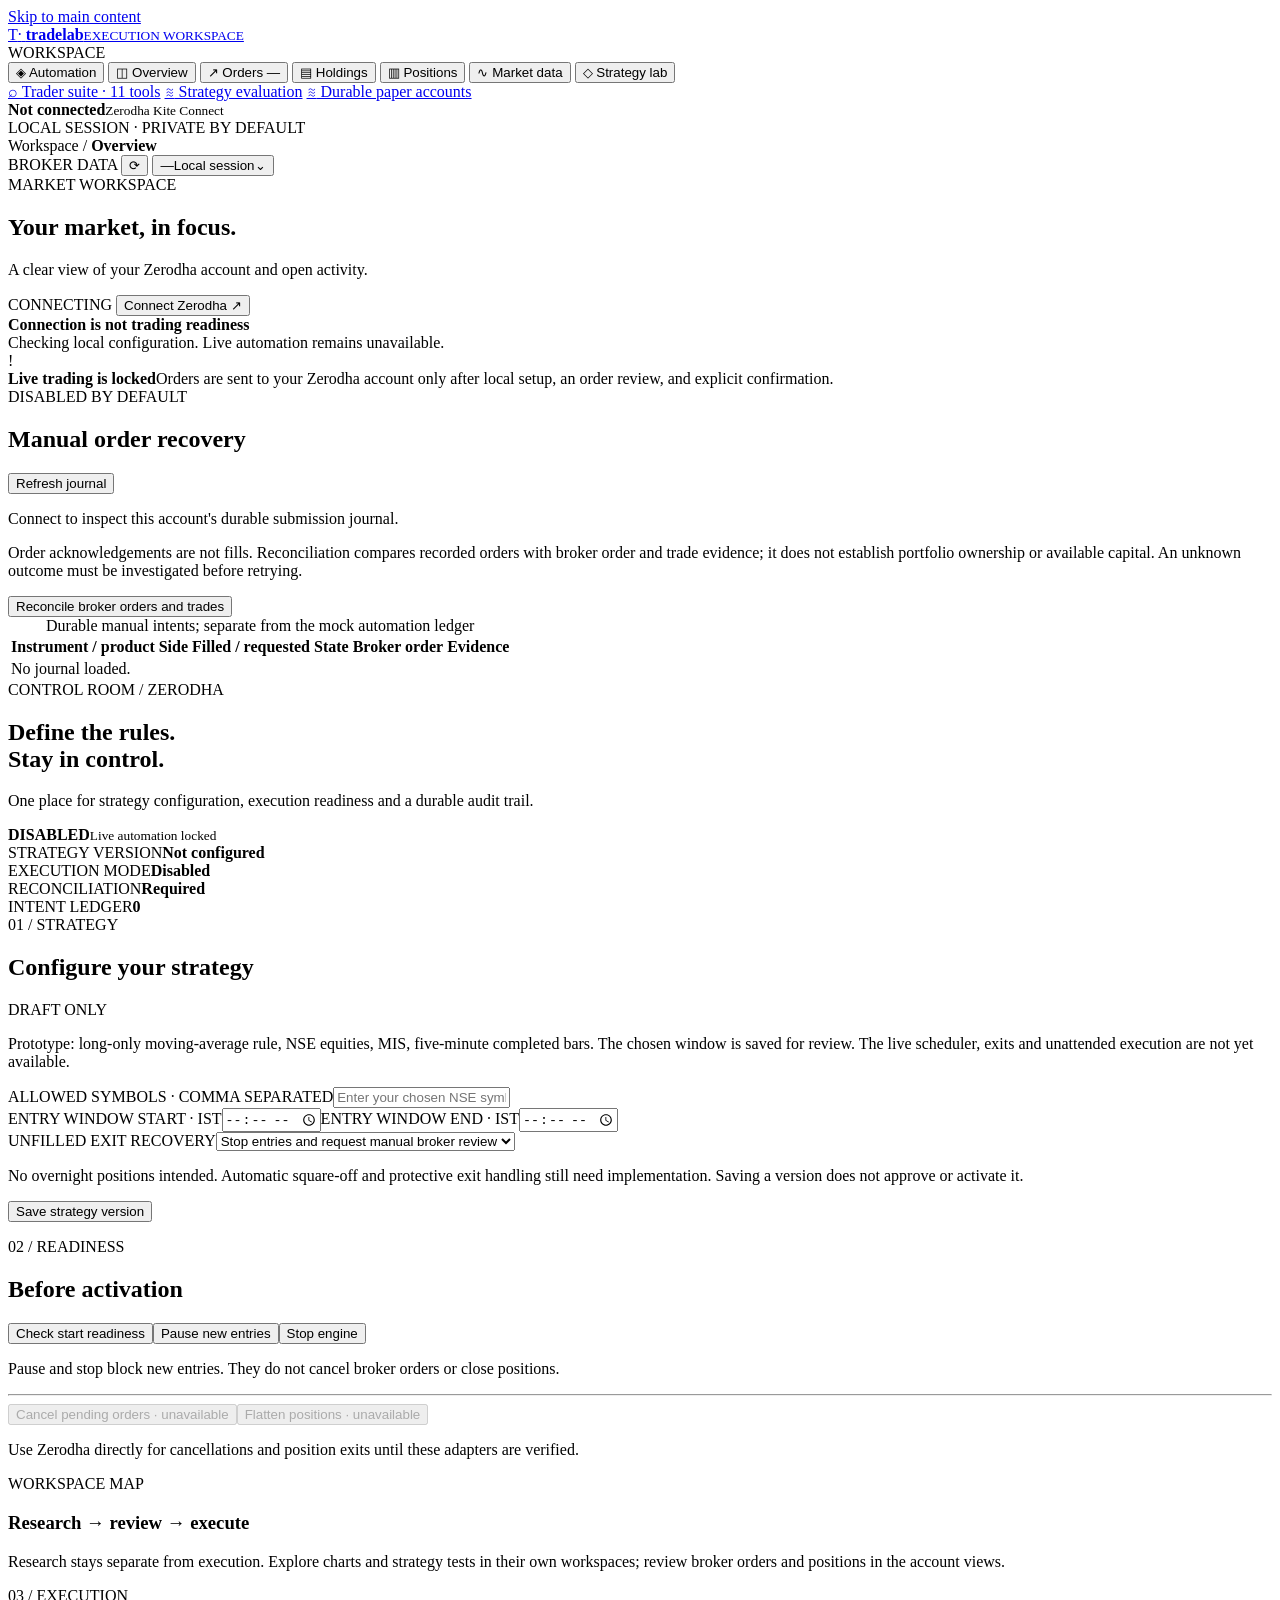
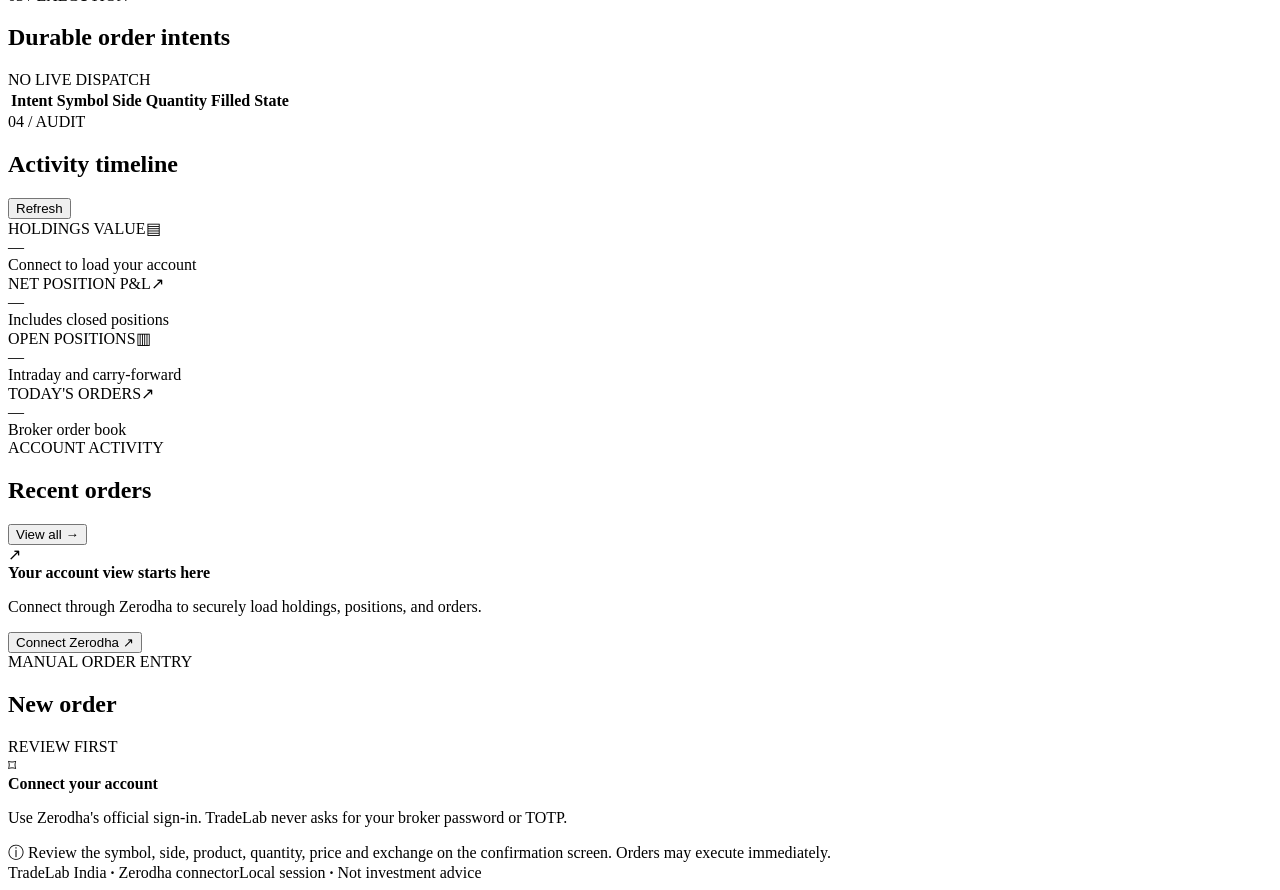
==== commit 92787b34: "UI/UX review: arming steps, calendar readiness, accessibility and unique page titles - intraday_sess" ====
--- a/web/index.html
+++ b/web/index.html
@@ -13,6 +13,7 @@
   <script src="/automation.js" defer></script>
 </head>
 <body>
+<a class="skip-link" href="#main">Skip to main content</a>
   <div class="app-shell">
     <aside class="sidebar">
       <a class="brand" href="/" aria-label="TradeLab India home">
@@ -21,17 +22,17 @@
       </a>
       <div class="side-label">WORKSPACE</div>
       <nav class="side-nav" aria-label="Main navigation">
-        <button class="nav-item active" data-view="automation"><span class="nav-icon">◈</span> Automation</button>
-        <button class="nav-item" data-view="overview"><span class="nav-icon">◫</span> Overview</button>
-        <button class="nav-item" data-view="orders"><span class="nav-icon">↗</span> Orders <span class="nav-count" id="order-count">—</span></button>
-        <button class="nav-item" data-view="holdings"><span class="nav-icon">▤</span> Holdings</button>
-        <button class="nav-item" data-view="positions"><span class="nav-icon">▥</span> Positions</button>
-        <button class="nav-item" data-view="market"><span class="nav-icon">∿</span> Market data</button>
-        <button class="nav-item" data-view="research"><span class="nav-icon">◇</span> Strategy lab</button>
+        <button class="nav-item active" data-view="automation" title="Automation" aria-label="Automation"><span class="nav-icon">◈</span> Automation</button>
+        <button class="nav-item" data-view="overview" title="Overview" aria-label="Overview"><span class="nav-icon">◫</span> Overview</button>
+        <button class="nav-item" data-view="orders" title="Orders" aria-label="Orders"><span class="nav-icon">↗</span> Orders <span class="nav-count" id="order-count">—</span></button>
+        <button class="nav-item" data-view="holdings" title="Holdings" aria-label="Holdings"><span class="nav-icon">▤</span> Holdings</button>
+        <button class="nav-item" data-view="positions" title="Positions" aria-label="Positions"><span class="nav-icon">▥</span> Positions</button>
+        <button class="nav-item" data-view="market" title="Market data" aria-label="Market data"><span class="nav-icon">∿</span> Market data</button>
+        <button class="nav-item" data-view="research" title="Strategy lab" aria-label="Strategy lab"><span class="nav-icon">◇</span> Strategy lab</button>
       </nav>
-      <a class="nav-item" href="/trader-scanner"><span class="nav-icon">⌕</span> Trader suite · 11 tools</a>
-      <a class="nav-item" href="/trader-evaluate"><span class="nav-icon">≋</span> Strategy evaluation</a>
-      <a class="nav-item" href="/trader-paper"><span class="nav-icon">≋</span> Durable paper accounts</a>
+      <a class="nav-item" href="/trader-scanner" title="Trader suite · 11 tools" aria-label="Trader suite · 11 tools"><span class="nav-icon">⌕</span> Trader suite · 11 tools</a>
+      <a class="nav-item" href="/trader-evaluate" title="Strategy evaluation" aria-label="Strategy evaluation"><span class="nav-icon">≋</span> Strategy evaluation</a>
+      <a class="nav-item" href="/trader-paper" title="Durable paper accounts" aria-label="Durable paper accounts"><span class="nav-icon">≋</span> Durable paper accounts</a>
       <div class="sidebar-bottom">
         <div class="connection-card">
           <span class="connection-dot" id="side-dot"></span>
@@ -41,7 +42,7 @@
       </div>
     </aside>
 
-    <main class="main-content">
+    <main id="main" class="main-content">
       <header class="topbar">
         <div class="crumb">Workspace <span>/</span> <strong id="crumb-view">Overview</strong></div>
         <div class="top-actions">
@@ -60,7 +61,7 @@
           </div>
         </section>
 
-        <section class="notice" aria-label="Connection and trading readiness"><strong>Connection is not trading readiness</strong><p id="readiness-status" role="status">Checking local configuration. Live automation remains unavailable.</p></section>
+        <section class="notice" aria-label="Connection and trading readiness"><strong>Connection is not trading readiness</strong><div id="readiness-status" role="status">Checking local configuration. Live automation remains unavailable.</div></section>
         <div class="notice" id="notice" role="status" hidden></div>
         <div class="risk-banner" id="risk-banner"><span class="risk-icon">!</span><div><strong>Live trading is locked</strong><span>Orders are sent to your Zerodha account only after local setup, an order review, and explicit confirmation.</span></div><span class="lock-tag">DISABLED BY DEFAULT</span></div>
 
